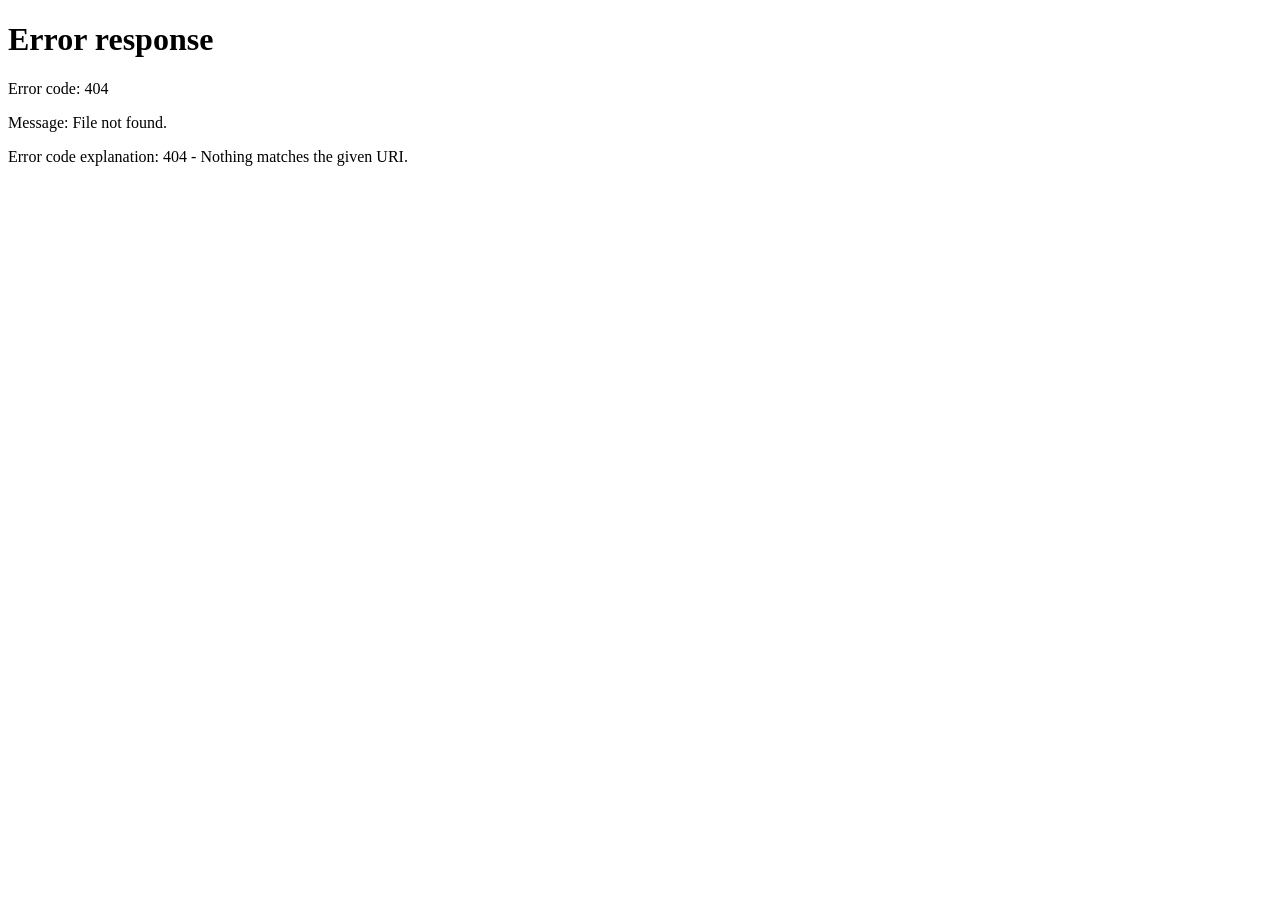
==== index.html @ b614bef0 "Create index.html" ====
<!doctype html>
<html lang="es"><head><meta charset="utf-8"><meta name="viewport" content="width=device-width,initial-scale=1">
<title>KZ 26</title><meta http-equiv="refresh" content="0; url=home/">
<style>body{background:#0c131f;color:#f0ede3;font:18px system-ui,sans-serif;display:grid;place-items:center;min-height:100vh;margin:0}a{color:#ffb627}</style>
</head><body><p>Entrando a <a href="home/">KZ 26</a>…</p></body></html>
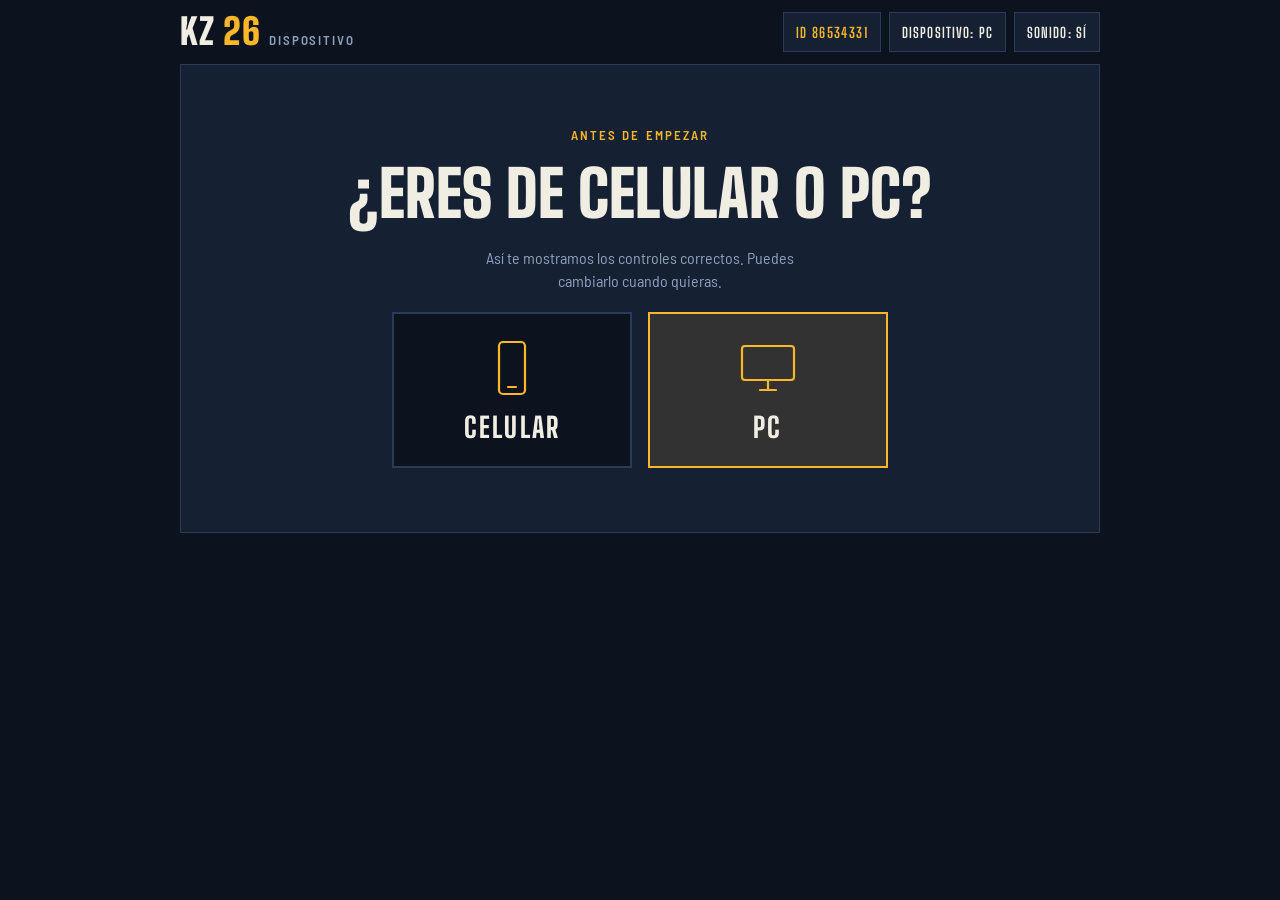
==== commit d060de41: "Update index.html" ====
--- a/index.html
+++ b/index.html
@@ -1,4 +1,5 @@
 <!doctype html>
+<meta name="google-site-verification" content="EFl4aUk08ZwGPtgslMNDQ5MR6E_PqS6vElt0ylgSIHY" />
 <html lang="es"><head><meta charset="utf-8"><meta name="viewport" content="width=device-width,initial-scale=1">
 <title>KZ 26</title><meta http-equiv="refresh" content="0; url=home/">
 <style>body{background:#0c131f;color:#f0ede3;font:18px system-ui,sans-serif;display:grid;place-items:center;min-height:100vh;margin:0}a{color:#ffb627}</style>
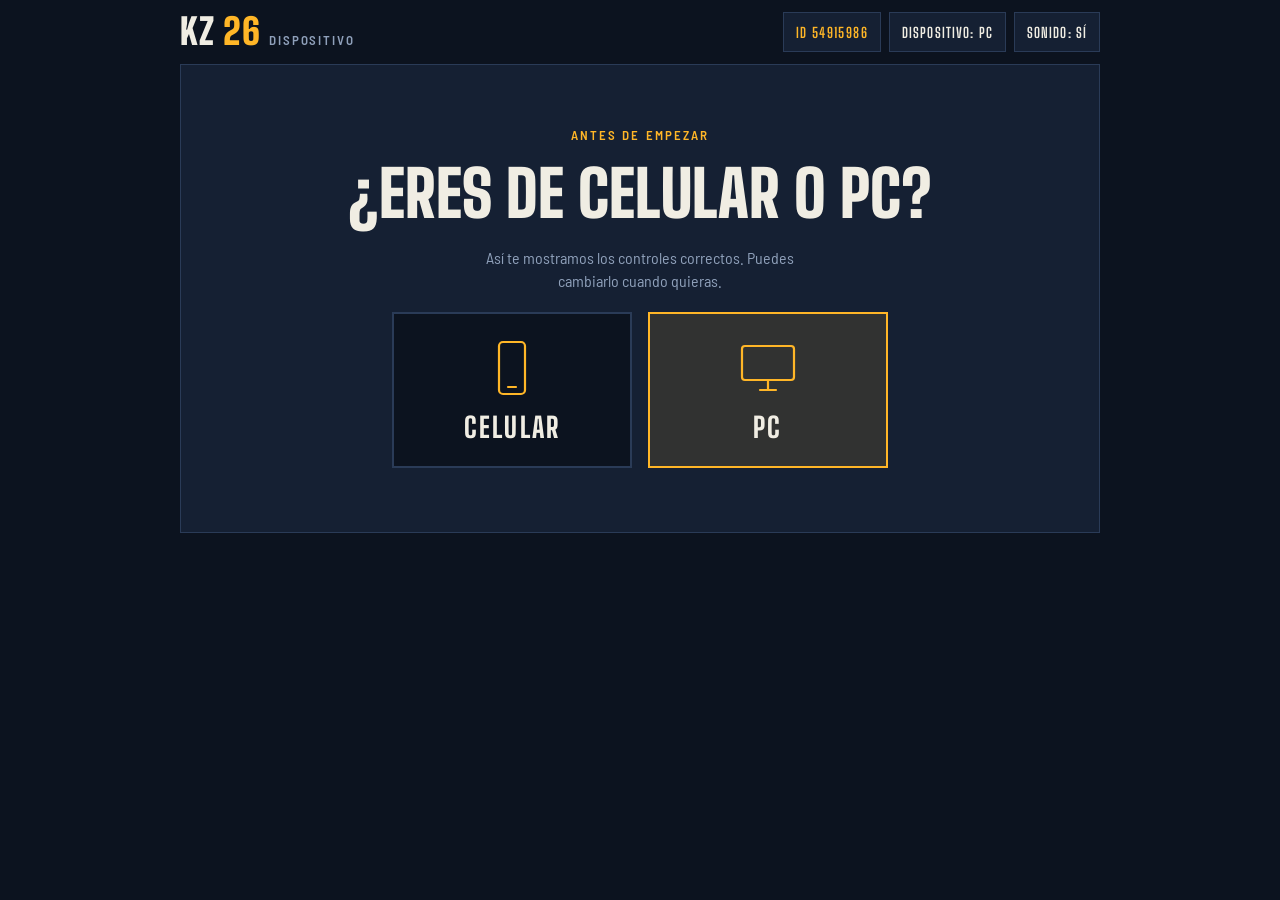
==== commit 7ffd69da: "Update index.html" ====
--- a/index.html
+++ b/index.html
@@ -1,6 +1,8 @@
 <!doctype html>
+<html lang="es"><head><meta charset="utf-8"><meta name="viewport" content="width=device-width,initial-scale=1">
 <meta name="google-site-verification" content="EFl4aUk08ZwGPtgslMNDQ5MR6E_PqS6vElt0ylgSIHY" />
-<html lang="es"><head><meta charset="utf-8"><meta name="viewport" content="width=device-width,initial-scale=1">
-<title>KZ 26</title><meta http-equiv="refresh" content="0; url=home/">
+<title>KZ 26</title>
+<link rel="icon" type="image/png" href="assets/KZ2026_favicon.png">
+<link rel="shortcut icon" href="assets/KZ2026_favicon.png"><meta http-equiv="refresh" content="0; url=home/">
 <style>body{background:#0c131f;color:#f0ede3;font:18px system-ui,sans-serif;display:grid;place-items:center;min-height:100vh;margin:0}a{color:#ffb627}</style>
 </head><body><p>Entrando a <a href="home/">KZ 26</a>…</p></body></html>
